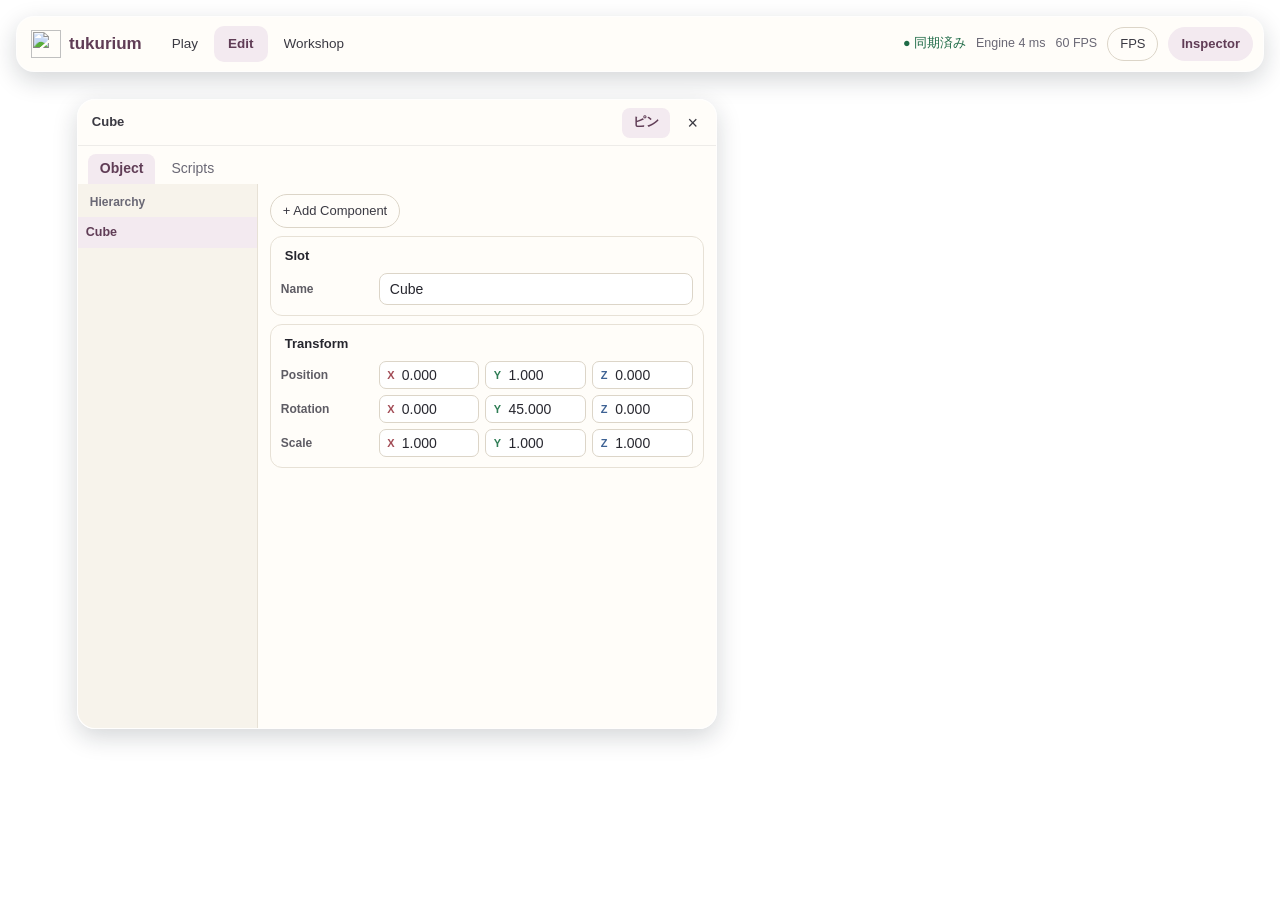
==== client-ui/index.html @ d94bfe36 "feat: share one HTML inspector for 2D pin and 3D boards Drive the header and inspector from client-u" ====
<!DOCTYPE html>
<html lang="ja">
<head>
  <meta charset="utf-8">
  <title>tukurium</title>
  <link rel="stylesheet" href="theme.css">
</head>
<body>
  <header class="glass" data-hit data-radius="18">
    <div class="brand">
      <img id="mascot" alt="" width="30" height="28">
      <span class="word">tukurium</span>
    </div>
    <div class="modes" role="group" aria-label="モード">
      <button type="button" id="play" data-command="play">Play</button>
      <button type="button" id="edit" data-command="edit">Edit</button>
    </div>
    <div id="room" class="room"></div>
    <div class="status">
      <span id="sync"></span>
      <span id="engine"></span>
      <span id="fps"></span>
      <button type="button" id="view" class="ghost" data-command="view"></button>
      <button type="button" id="open-inspector" class="ghost" data-command="inspector">Inspector</button>
    </div>
  </header>

  <section id="inspector" class="glass window" data-hit data-radius="18" hidden>
    <div id="inspector-mount"></div>
  </section>
  <script src="inspector.js"></script>
  <script src="app.js"></script>
</body>
</html>
---- client-ui/theme.css ----
* { box-sizing: border-box; }
html, body {
  margin: 0;
  height: 100%;
  overflow: hidden;
  background: transparent;
  color: #26262e;
  font: 14px/1.4 "Zen Kaku Gothic New", "Yu Gothic UI", "Yu Gothic", "Segoe UI", sans-serif;
}
button, input { font: inherit; color: inherit; }
button { cursor: pointer; }
button:disabled, input:disabled { cursor: default; opacity: 0.55; }
.glass {
  background: rgba(255, 253, 249, 0.94);
  border: 1px solid rgba(255, 255, 255, 0.72);
  border-radius: 18px;
  box-shadow: 0 8px 24px rgba(15, 25, 40, 0.18);
}
[hidden] { display: none !important; }

header.glass {
  background: #fffdf9;
  position: fixed;
  left: 16px;
  right: 16px;
  top: 16px;
  z-index: 3;
  height: 56px;
  display: flex;
  align-items: center;
  gap: 16px;
  padding: 0 10px 0 14px;
}
.brand { display: flex; align-items: center; gap: 8px; flex: none; }
.brand img { width: 30px; height: 28px; object-fit: contain; }
.word {
  font-family: "Zen Maru Gothic", "Yu Gothic UI", "Yu Gothic", sans-serif;
  font-weight: 700;
  font-size: 17px;
  color: #603d56;
}
.modes { display: flex; gap: 2px; flex: none; }
.modes button {
  height: 36px;
  padding: 0 14px;
  border: 0;
  border-radius: 10px;
  background: transparent;
  color: #3a3942;
  font-size: 13.5px;
  font-weight: 500;
}
.modes button:hover { background: rgba(38, 38, 46, 0.06); }
.modes button[aria-pressed="true"] {
  background: #f3eaf0;
  color: #603d56;
  font-weight: 700;
}
.room {
  flex: 1;
  min-width: 0;
  overflow: hidden;
  text-overflow: ellipsis;
  white-space: nowrap;
  color: #3a3942;
  font-size: 13.5px;
}
.status { display: flex; align-items: center; gap: 10px; flex: none; color: #6a6875; font-size: 12.5px; }
#sync[data-status="ready"] { color: #1f6b47; }
#sync[data-status="busy"] { color: #603d56; }
#sync[data-status="wait"] { color: #9a6b2f; }
.ghost {
  height: 34px;
  padding: 0 12px;
  border-radius: 999px;
  border: 1px solid #dcd5c8;
  background: #fffdf9;
  color: #3a3942;
  font-size: 13px;
  font-weight: 500;
}
.ghost:hover { background: #f6f1e8; }
.ghost[aria-pressed="true"] {
  background: #f3eaf0;
  border-color: transparent;
  color: #603d56;
  font-weight: 700;
}

.window {
  position: fixed;
  left: 72px;
  top: 88px;
  z-index: 10;
  width: 640px;
  height: min(640px, calc(100vh - 110px));
  display: flex;
  flex-direction: column;
  overflow: hidden;
}
.whead {
  flex: none;
  height: 46px;
  display: flex;
  align-items: center;
  gap: 8px;
  padding: 0 8px 0 14px;
  border-bottom: 1px solid rgba(38, 38, 46, 0.08);
  cursor: grab;
  user-select: none;
}
.whead:active { cursor: grabbing; }
.whead h2 { margin: 0; flex: 1; min-width: 0; overflow: hidden; text-overflow: ellipsis; white-space: nowrap; font-size: 13px; font-weight: 700; color: #3a3942; }
#pin { height: 30px; padding: 0 10px; border-radius: 8px; }
.icon {
  width: 30px;
  height: 30px;
  padding: 0;
  border: 0;
  border-radius: 8px;
  background: transparent;
  color: #3a3942;
  font-size: 18px;
  line-height: 1;
}
.icon:hover { background: rgba(38, 38, 46, 0.09); }
.body { flex: 1; overflow: auto; padding: 12px 14px; }
#message { margin: 0; min-height: 0; padding: 0 14px 12px; color: #8a4b3c; font-size: 12.5px; }
#message:empty { display: none; }
.empty { margin: 8px 0; color: #6a6875; }

.section {
  border: 1px solid #e7e1d6;
  border-radius: 12px;
  background: #fffdf9;
  padding: 8px 10px 10px;
  margin: 0 0 8px;
}
.section h3 { margin: 2px 4px 8px; font-size: 13px; font-weight: 700; }
.field { display: flex; align-items: center; gap: 6px; margin: 0 0 6px; }
.field:last-child { margin-bottom: 0; }
.fname { flex: none; width: 92px; font-size: 12px; font-weight: 700; color: #5e5c64; }
.text, .check {
  flex: 1;
  min-width: 0;
}
.text {
  height: 32px;
  border-radius: 8px;
  border: 1px solid #dcd5c8;
  background: #fff;
  padding: 0 10px;
}
.check { display: flex; align-items: center; gap: 8px; font-size: 13px; }
.axis {
  flex: 1;
  min-width: 0;
  display: flex;
  align-items: center;
  height: 28px;
  border: 1px solid #dcd5c8;
  border-radius: 7px;
  background: #fff;
  overflow: hidden;
}
.axis:focus-within, .text:focus { border-color: #603d56; outline: none; }
.axis b { flex: none; width: 22px; text-align: center; font-size: 11px; font-weight: 700; }
.axis input {
  flex: 1;
  min-width: 0;
  width: 100%;
  height: 26px;
  border: 0;
  padding: 0 6px 0 0;
  background: transparent;
  font-variant-numeric: tabular-nums;
}
.axis input:focus { outline: none; }
.static { flex: 1; color: #3a3942; font-size: 13px; }

.inspector-shell { display: flex; flex-direction: column; height: 100%; min-height: 0; }
.inspector-body { flex: 1; min-height: 0; display: flex; }
.tree {
  flex: none;
  width: 180px;
  overflow: auto;
  border-right: 1px solid #e7e1d6;
  background: #f7f3eb;
}
.tree-head { padding: 10px 12px 6px; font-size: 12px; font-weight: 700; color: #6a6875; }
.tree-item {
  display: block;
  width: 100%;
  text-align: left;
  border: 0;
  background: transparent;
  padding: 7px 10px;
  color: #3a3942;
  font-size: 12.5px;
}
.tree-item:hover { background: rgba(96, 61, 86, 0.08); }
.tree-item.selected { background: #f3eaf0; color: #603d56; font-weight: 700; }
.main { flex: 1; min-width: 0; overflow: auto; padding: 10px 12px; }
.tabs { display: flex; gap: 4px; padding: 8px 10px 0; }
.tab {
  height: 30px;
  border: 0;
  border-radius: 8px 8px 0 0;
  background: transparent;
  padding: 0 12px;
  color: #6a6875;
}
.tab[aria-pressed="true"] { background: #f3eaf0; color: #603d56; font-weight: 700; }
.actions { display: flex; flex-wrap: wrap; gap: 6px; margin-bottom: 8px; }
.catalog { display: flex; flex-direction: column; gap: 4px; margin-bottom: 10px; }
.catalog-item, .script-row {
  display: flex;
  align-items: center;
  justify-content: space-between;
  gap: 8px;
  width: 100%;
  text-align: left;
  border: 1px solid #e7e1d6;
  border-radius: 8px;
  background: #fff;
  padding: 8px 10px;
}
.section-head { display: flex; align-items: center; justify-content: space-between; gap: 8px; }
.tiny { height: 28px; padding: 0 8px; font-size: 12px; }
.drive { flex: 1; color: #8b5bb8; font-size: 12px; white-space: pre-wrap; }
.lease { color: #9a6b2f; font-size: 11px; }
.collider { flex: 1; display: flex; flex-wrap: wrap; gap: 6px; }
.code {
  width: 100%;
  min-height: 280px;
  border: 1px solid #dcd5c8;
  border-radius: 10px;
  padding: 10px;
  font: 13px/1.45 ui-monospace, Consolas, monospace;
  resize: vertical;
}
.graph-canvas {
  position: relative;
  min-height: 320px;
  border: 1px dashed #dcd5c8;
  border-radius: 12px;
  background: #faf7f1;
  overflow: hidden;
}
.graph-node {
  position: absolute;
  min-width: 110px;
  padding: 8px 10px;
  border-radius: 8px;
  border: 1px solid #dcd5c8;
  background: #fff;
  font-size: 12px;
  font-weight: 700;
}
#inspector-mount { height: 100%; }
.window > .inspector-shell { height: 100%; }

* { scrollbar-width: thin; scrollbar-color: rgba(96, 61, 86, 0.28) transparent; }
*::-webkit-scrollbar { width: 10px; height: 10px; }
*::-webkit-scrollbar-thumb {
  background-color: rgba(96, 61, 86, 0.24);
  border-radius: 999px;
  border: 3px solid transparent;
  background-clip: padding-box;
}
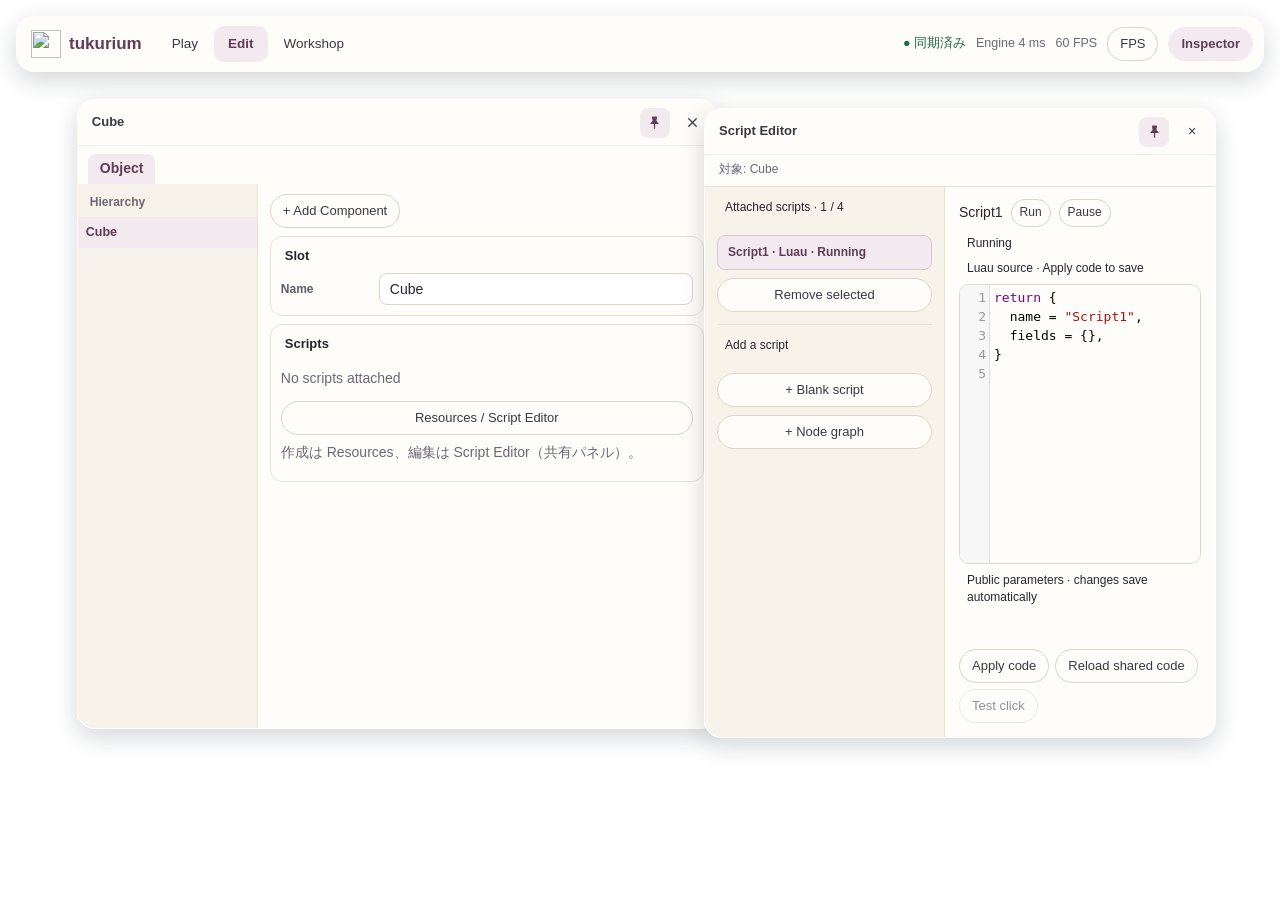
==== commit 1f853b0f: "Ship shared Workspace WorldPanel, HTML Script Editor, and paper UI chrome. Unify personal menus on D" ====
--- a/client-ui/index.html
+++ b/client-ui/index.html
@@ -4,6 +4,7 @@
   <meta charset="utf-8">
   <title>tukurium</title>
   <link rel="stylesheet" href="theme.css">
+  <link rel="stylesheet" href="vendor/cm5.css">
 </head>
 <body>
   <header class="glass" data-hit data-radius="18">
@@ -28,6 +29,11 @@
   <section id="inspector" class="glass window" data-hit data-radius="18" hidden>
     <div id="inspector-mount"></div>
   </section>
+  <div id="script-editors"></div>
+  <script src="vendor/cm5.min.js"></script>
+  <script src="vendor/cm5-lua.js"></script>
+  <script src="script-graph-ui.js"></script>
+  <script src="script-editor.js"></script>
   <script src="inspector.js"></script>
   <script src="app.js"></script>
 </body>
--- a/client-ui/theme.css
+++ b/client-ui/theme.css
@@ -111,7 +111,25 @@
 }
 .whead:active { cursor: grabbing; }
 .whead h2 { margin: 0; flex: 1; min-width: 0; overflow: hidden; text-overflow: ellipsis; white-space: nowrap; font-size: 13px; font-weight: 700; color: #3a3942; }
-#pin { height: 30px; padding: 0 10px; border-radius: 8px; }
+.tb {
+  flex: none;
+  width: 30px;
+  height: 30px;
+  padding: 0;
+  border: 0;
+  border-radius: 8px;
+  background: transparent;
+  color: #6a6875;
+  display: flex;
+  align-items: center;
+  justify-content: center;
+}
+.tb:hover:not(:disabled) { background: rgba(38, 38, 46, 0.09); }
+.tb.pin[aria-pressed="true"] {
+  background: #f3eaf0;
+  color: #603d56;
+}
+.tb#close { color: #3a3942; }
 .icon {
   width: 30px;
   height: 30px;
@@ -260,6 +278,150 @@
 #inspector-mount { height: 100%; }
 .window > .inspector-shell { height: 100%; }
 
+.script-shell {
+  display: flex;
+  flex-direction: column;
+  height: 100%;
+  min-height: 0;
+  background: #fffdf9;
+  color: #26262e;
+}
+.script-shell.panel-shell {
+  position: absolute;
+  inset: 0;
+  width: 100%;
+  height: 100%;
+}
+.script-status { margin: 0; padding: 6px 14px 0; color: #6a6875; font-size: 12px; }
+.script-body {
+  display: grid;
+  grid-template-columns: 240px 1fr;
+  gap: 0;
+  flex: 1;
+  min-height: 0;
+  border-top: 1px solid #e7e1d6;
+  margin-top: 8px;
+}
+.script-side {
+  display: flex;
+  flex-direction: column;
+  gap: 8px;
+  padding: 12px;
+  background: #f7f3eb;
+  border-right: 1px solid #e7e1d6;
+  overflow: auto;
+}
+.script-list { display: flex; flex-direction: column; gap: 4px; }
+.script-item {
+  text-align: left;
+  border: 1px solid #e7e1d6;
+  border-radius: 8px;
+  background: #fff;
+  padding: 8px 10px;
+  font-size: 12px;
+}
+.script-item.selected { background: #f3eaf0; color: #603d56; border-color: #d9c5d2; font-weight: 700; }
+.script-confirm {
+  border: 1px solid #e7e1d6;
+  border-radius: 10px;
+  background: #fff;
+  padding: 8px;
+  display: flex;
+  flex-direction: column;
+  gap: 6px;
+}
+.script-main {
+  display: flex;
+  flex-direction: column;
+  gap: 8px;
+  padding: 12px 14px 14px;
+  overflow: auto;
+  min-height: 0;
+}
+.script-toolbar { display: flex; align-items: center; gap: 8px; flex-wrap: wrap; }
+.script-code {
+  min-height: 280px;
+  border: 1px solid #dcd5c8;
+  border-radius: 10px;
+  overflow: hidden;
+  background: #fff;
+}
+.script-code .CodeMirror { height: 280px; font: 13px/1.45 ui-monospace, Consolas, monospace; background: #fffdf9; }
+.script-graph-host {
+  min-height: 320px;
+  border: 1px dashed #dcd5c8;
+  border-radius: 12px;
+  background: #faf7f1;
+  overflow: hidden;
+}
+.script-params { display: flex; flex-direction: column; gap: 8px; }
+.script-actions { display: flex; flex-wrap: wrap; gap: 6px; }
+.script-drop {
+  display: flex;
+  flex-wrap: wrap;
+  gap: 6px;
+  align-items: center;
+  border: 1px solid #e7e1d6;
+  border-radius: 10px;
+  background: #f7f3eb;
+  padding: 8px;
+}
+.rule { border: 0; border-top: 1px solid #e7e1d6; margin: 4px 0; }
+.ref-chip {
+  display: inline-block;
+  border: 1px solid #e7e1d6;
+  border-radius: 999px;
+  padding: 4px 10px;
+  background: #fff;
+  font-size: 12px;
+}
+.axis { display: flex; gap: 6px; flex-wrap: wrap; }
+.sg-root { display: flex; flex-direction: column; height: 100%; min-height: 320px; }
+.sg-tools { display: flex; gap: 6px; padding: 8px; border-bottom: 1px solid #e7e1d6; background: #fffdf9; }
+.sg-canvas { position: relative; flex: 1; min-height: 280px; overflow: auto; }
+.sg-wires { position: absolute; inset: 0; pointer-events: none; }
+.sg-wires path { pointer-events: stroke; }
+.sg-node {
+  position: absolute;
+  min-width: 160px;
+  padding: 8px;
+  border: 1px solid #dcd5c8;
+  border-radius: 10px;
+  background: #fff;
+  box-shadow: 0 1px 0 rgba(38, 38, 46, 0.04);
+}
+.sg-node.selected { border-color: #603d56; box-shadow: 0 0 0 1px #603d56 inset; }
+.sg-title { font-size: 12px; font-weight: 700; margin-bottom: 6px; }
+.sg-ports { display: flex; justify-content: space-between; gap: 12px; }
+.sg-col { display: flex; flex-direction: column; gap: 4px; }
+.sg-port-row { display: flex; align-items: center; gap: 4px; font-size: 11px; color: #6a6875; }
+.sg-port {
+  width: 10px;
+  height: 10px;
+  border-radius: 999px;
+  border: 0;
+  padding: 0;
+}
+.script-window {
+  position: absolute;
+  min-width: 420px;
+  min-height: 360px;
+  overflow: hidden;
+}
+.script-window .script-shell { height: 100%; }
+.script-caret {
+  display: inline-block;
+  margin-left: -1px;
+  padding: 0 4px;
+  border-left: 2px solid #603d56;
+  color: #603d56;
+  font-size: 10px;
+  line-height: 1.2;
+  background: #f3eaf0;
+  border-radius: 0 4px 4px 0;
+  pointer-events: none;
+}
+
 * { scrollbar-width: thin; scrollbar-color: rgba(96, 61, 86, 0.28) transparent; }
 *::-webkit-scrollbar { width: 10px; height: 10px; }
 *::-webkit-scrollbar-thumb {
--- a/client-ui/vendor/cm5.css
+++ b/client-ui/vendor/cm5.css
@@ -0,0 +1,344 @@
+/* BASICS */
+
+.CodeMirror {
+  /* Set height, width, borders, and global font properties here */
+  font-family: monospace;
+  height: 300px;
+  color: black;
+  direction: ltr;
+}
+
+/* PADDING */
+
+.CodeMirror-lines {
+  padding: 4px 0; /* Vertical padding around content */
+}
+.CodeMirror pre.CodeMirror-line,
+.CodeMirror pre.CodeMirror-line-like {
+  padding: 0 4px; /* Horizontal padding of content */
+}
+
+.CodeMirror-scrollbar-filler, .CodeMirror-gutter-filler {
+  background-color: white; /* The little square between H and V scrollbars */
+}
+
+/* GUTTER */
+
+.CodeMirror-gutters {
+  border-right: 1px solid #ddd;
+  background-color: #f7f7f7;
+  white-space: nowrap;
+}
+.CodeMirror-linenumbers {}
+.CodeMirror-linenumber {
+  padding: 0 3px 0 5px;
+  min-width: 20px;
+  text-align: right;
+  color: #999;
+  white-space: nowrap;
+}
+
+.CodeMirror-guttermarker { color: black; }
+.CodeMirror-guttermarker-subtle { color: #999; }
+
+/* CURSOR */
+
+.CodeMirror-cursor {
+  border-left: 1px solid black;
+  border-right: none;
+  width: 0;
+}
+/* Shown when moving in bi-directional text */
+.CodeMirror div.CodeMirror-secondarycursor {
+  border-left: 1px solid silver;
+}
+.cm-fat-cursor .CodeMirror-cursor {
+  width: auto;
+  border: 0 !important;
+  background: #7e7;
+}
+.cm-fat-cursor div.CodeMirror-cursors {
+  z-index: 1;
+}
+.cm-fat-cursor .CodeMirror-line::selection,
+.cm-fat-cursor .CodeMirror-line > span::selection, 
+.cm-fat-cursor .CodeMirror-line > span > span::selection { background: transparent; }
+.cm-fat-cursor .CodeMirror-line::-moz-selection,
+.cm-fat-cursor .CodeMirror-line > span::-moz-selection,
+.cm-fat-cursor .CodeMirror-line > span > span::-moz-selection { background: transparent; }
+.cm-fat-cursor { caret-color: transparent; }
+@-moz-keyframes blink {
+  0% {}
+  50% { background-color: transparent; }
+  100% {}
+}
+@-webkit-keyframes blink {
+  0% {}
+  50% { background-color: transparent; }
+  100% {}
+}
+@keyframes blink {
+  0% {}
+  50% { background-color: transparent; }
+  100% {}
+}
+
+/* Can style cursor different in overwrite (non-insert) mode */
+.CodeMirror-overwrite .CodeMirror-cursor {}
+
+.cm-tab { display: inline-block; text-decoration: inherit; }
+
+.CodeMirror-rulers {
+  position: absolute;
+  left: 0; right: 0; top: -50px; bottom: 0;
+  overflow: hidden;
+}
+.CodeMirror-ruler {
+  border-left: 1px solid #ccc;
+  top: 0; bottom: 0;
+  position: absolute;
+}
+
+/* DEFAULT THEME */
+
+.cm-s-default .cm-header {color: blue;}
+.cm-s-default .cm-quote {color: #090;}
+.cm-negative {color: #d44;}
+.cm-positive {color: #292;}
+.cm-header, .cm-strong {font-weight: bold;}
+.cm-em {font-style: italic;}
+.cm-link {text-decoration: underline;}
+.cm-strikethrough {text-decoration: line-through;}
+
+.cm-s-default .cm-keyword {color: #708;}
+.cm-s-default .cm-atom {color: #219;}
+.cm-s-default .cm-number {color: #164;}
+.cm-s-default .cm-def {color: #00f;}
+.cm-s-default .cm-variable,
+.cm-s-default .cm-punctuation,
+.cm-s-default .cm-property,
+.cm-s-default .cm-operator {}
+.cm-s-default .cm-variable-2 {color: #05a;}
+.cm-s-default .cm-variable-3, .cm-s-default .cm-type {color: #085;}
+.cm-s-default .cm-comment {color: #a50;}
+.cm-s-default .cm-string {color: #a11;}
+.cm-s-default .cm-string-2 {color: #f50;}
+.cm-s-default .cm-meta {color: #555;}
+.cm-s-default .cm-qualifier {color: #555;}
+.cm-s-default .cm-builtin {color: #30a;}
+.cm-s-default .cm-bracket {color: #997;}
+.cm-s-default .cm-tag {color: #170;}
+.cm-s-default .cm-attribute {color: #00c;}
+.cm-s-default .cm-hr {color: #999;}
+.cm-s-default .cm-link {color: #00c;}
+
+.cm-s-default .cm-error {color: #f00;}
+.cm-invalidchar {color: #f00;}
+
+.CodeMirror-composing { border-bottom: 2px solid; }
+
+/* Default styles for common addons */
+
+div.CodeMirror span.CodeMirror-matchingbracket {color: #0b0;}
+div.CodeMirror span.CodeMirror-nonmatchingbracket {color: #a22;}
+.CodeMirror-matchingtag { background: rgba(255, 150, 0, .3); }
+.CodeMirror-activeline-background {background: #e8f2ff;}
+
+/* STOP */
+
+/* The rest of this file contains styles related to the mechanics of
+   the editor. You probably shouldn't touch them. */
+
+.CodeMirror {
+  position: relative;
+  overflow: hidden;
+  background: white;
+}
+
+.CodeMirror-scroll {
+  overflow: scroll !important; /* Things will break if this is overridden */
+  /* 50px is the magic margin used to hide the element's real scrollbars */
+  /* See overflow: hidden in .CodeMirror */
+  margin-bottom: -50px; margin-right: -50px;
+  padding-bottom: 50px;
+  height: 100%;
+  outline: none; /* Prevent dragging from highlighting the element */
+  position: relative;
+  z-index: 0;
+}
+.CodeMirror-sizer {
+  position: relative;
+  border-right: 50px solid transparent;
+}
+
+/* The fake, visible scrollbars. Used to force redraw during scrolling
+   before actual scrolling happens, thus preventing shaking and
+   flickering artifacts. */
+.CodeMirror-vscrollbar, .CodeMirror-hscrollbar, .CodeMirror-scrollbar-filler, .CodeMirror-gutter-filler {
+  position: absolute;
+  z-index: 6;
+  display: none;
+  outline: none;
+}
+.CodeMirror-vscrollbar {
+  right: 0; top: 0;
+  overflow-x: hidden;
+  overflow-y: scroll;
+}
+.CodeMirror-hscrollbar {
+  bottom: 0; left: 0;
+  overflow-y: hidden;
+  overflow-x: scroll;
+}
+.CodeMirror-scrollbar-filler {
+  right: 0; bottom: 0;
+}
+.CodeMirror-gutter-filler {
+  left: 0; bottom: 0;
+}
+
+.CodeMirror-gutters {
+  position: absolute; left: 0; top: 0;
+  min-height: 100%;
+  z-index: 3;
+}
+.CodeMirror-gutter {
+  white-space: normal;
+  height: 100%;
+  display: inline-block;
+  vertical-align: top;
+  margin-bottom: -50px;
+}
+.CodeMirror-gutter-wrapper {
+  position: absolute;
+  z-index: 4;
+  background: none !important;
+  border: none !important;
+}
+.CodeMirror-gutter-background {
+  position: absolute;
+  top: 0; bottom: 0;
+  z-index: 4;
+}
+.CodeMirror-gutter-elt {
+  position: absolute;
+  cursor: default;
+  z-index: 4;
+}
+.CodeMirror-gutter-wrapper ::selection { background-color: transparent }
+.CodeMirror-gutter-wrapper ::-moz-selection { background-color: transparent }
+
+.CodeMirror-lines {
+  cursor: text;
+  min-height: 1px; /* prevents collapsing before first draw */
+}
+.CodeMirror pre.CodeMirror-line,
+.CodeMirror pre.CodeMirror-line-like {
+  /* Reset some styles that the rest of the page might have set */
+  -moz-border-radius: 0; -webkit-border-radius: 0; border-radius: 0;
+  border-width: 0;
+  background: transparent;
+  font-family: inherit;
+  font-size: inherit;
+  margin: 0;
+  white-space: pre;
+  word-wrap: normal;
+  line-height: inherit;
+  color: inherit;
+  z-index: 2;
+  position: relative;
+  overflow: visible;
+  -webkit-tap-highlight-color: transparent;
+  -webkit-font-variant-ligatures: contextual;
+  font-variant-ligatures: contextual;
+}
+.CodeMirror-wrap pre.CodeMirror-line,
+.CodeMirror-wrap pre.CodeMirror-line-like {
+  word-wrap: break-word;
+  white-space: pre-wrap;
+  word-break: normal;
+}
+
+.CodeMirror-linebackground {
+  position: absolute;
+  left: 0; right: 0; top: 0; bottom: 0;
+  z-index: 0;
+}
+
+.CodeMirror-linewidget {
+  position: relative;
+  z-index: 2;
+  padding: 0.1px; /* Force widget margins to stay inside of the container */
+}
+
+.CodeMirror-widget {}
+
+.CodeMirror-rtl pre { direction: rtl; }
+
+.CodeMirror-code {
+  outline: none;
+}
+
+/* Force content-box sizing for the elements where we expect it */
+.CodeMirror-scroll,
+.CodeMirror-sizer,
+.CodeMirror-gutter,
+.CodeMirror-gutters,
+.CodeMirror-linenumber {
+  -moz-box-sizing: content-box;
+  box-sizing: content-box;
+}
+
+.CodeMirror-measure {
+  position: absolute;
+  width: 100%;
+  height: 0;
+  overflow: hidden;
+  visibility: hidden;
+}
+
+.CodeMirror-cursor {
+  position: absolute;
+  pointer-events: none;
+}
+.CodeMirror-measure pre { position: static; }
+
+div.CodeMirror-cursors {
+  visibility: hidden;
+  position: relative;
+  z-index: 3;
+}
+div.CodeMirror-dragcursors {
+  visibility: visible;
+}
+
+.CodeMirror-focused div.CodeMirror-cursors {
+  visibility: visible;
+}
+
+.CodeMirror-selected { background: #d9d9d9; }
+.CodeMirror-focused .CodeMirror-selected { background: #d7d4f0; }
+.CodeMirror-crosshair { cursor: crosshair; }
+.CodeMirror-line::selection, .CodeMirror-line > span::selection, .CodeMirror-line > span > span::selection { background: #d7d4f0; }
+.CodeMirror-line::-moz-selection, .CodeMirror-line > span::-moz-selection, .CodeMirror-line > span > span::-moz-selection { background: #d7d4f0; }
+
+.cm-searching {
+  background-color: #ffa;
+  background-color: rgba(255, 255, 0, .4);
+}
+
+/* Used to force a border model for a node */
+.cm-force-border { padding-right: .1px; }
+
+@media print {
+  /* Hide the cursor when printing */
+  .CodeMirror div.CodeMirror-cursors {
+    visibility: hidden;
+  }
+}
+
+/* See issue #2901 */
+.cm-tab-wrap-hack:after { content: ''; }
+
+/* Help users use markselection to safely style text background */
+span.CodeMirror-selectedtext { background: none; }
